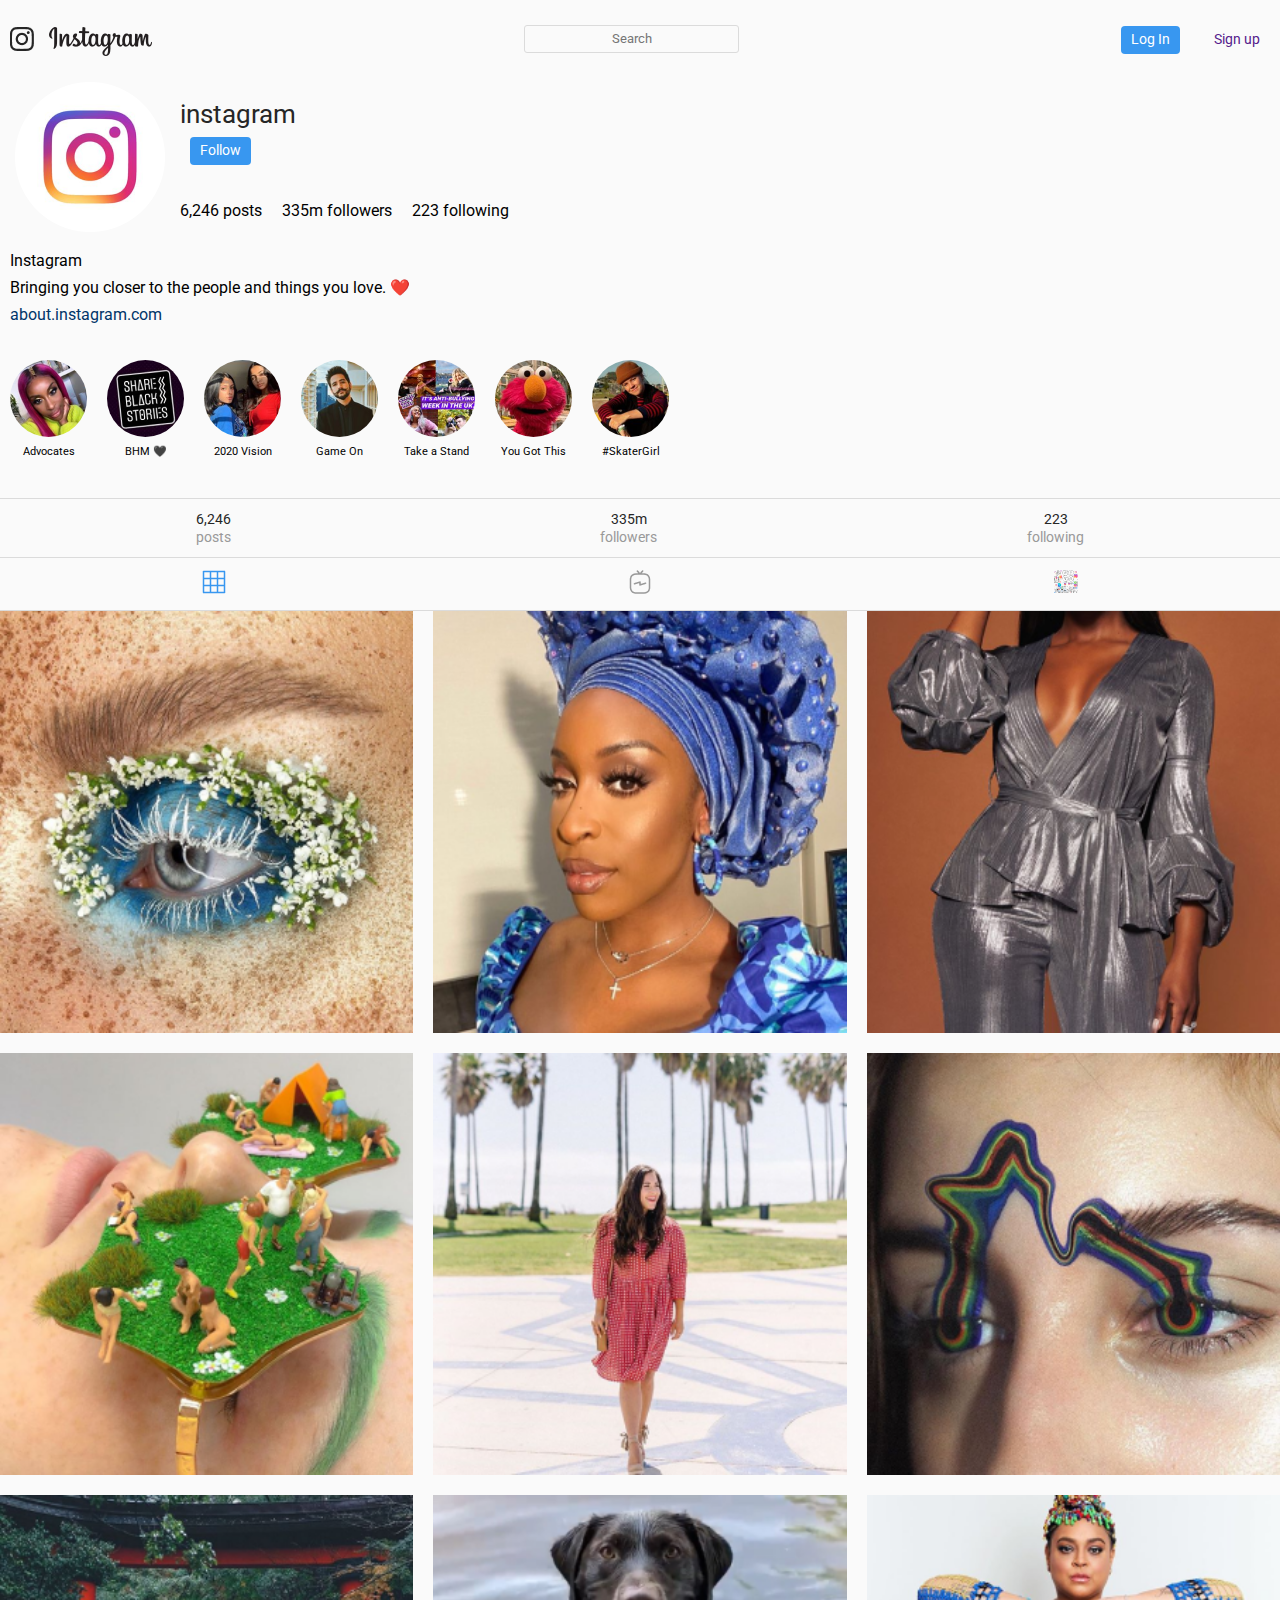
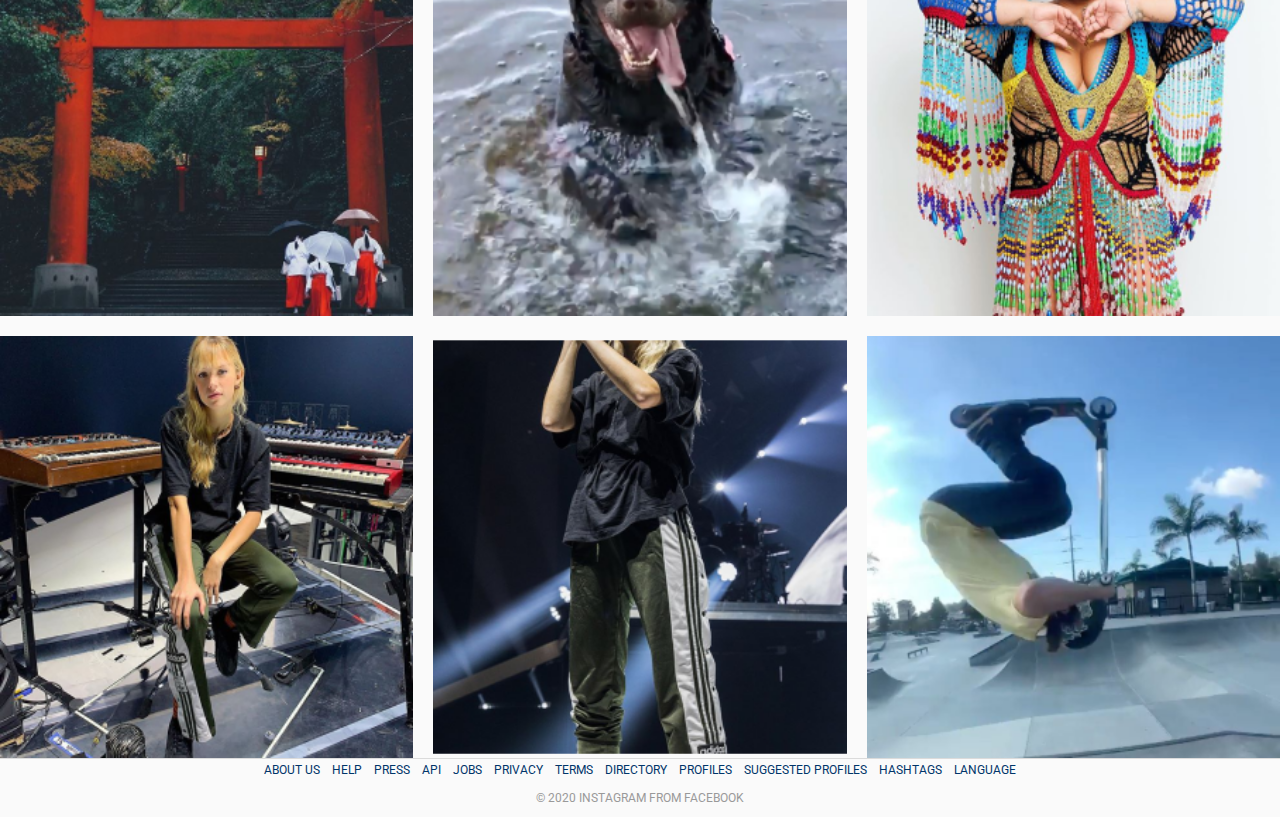
==== index.html @ cd90212b "brain = goo" ====
<!DOCTYPE html>
<html lang="en">
    <head>
        <meta charset="UTF-8">
        <meta name="viewport" content="width=device-width, initial-scale=1.0">
        <title>Instagram</title>
        <link href="https://fonts.googleapis.com/css?family=Roboto&display=swap" rel="stylesheet"/>
        <link rel="stylesheet" href="index.css">
    </head>
    <body>
        <nav class="main-nav">
            <div class="main-nav-logos">
                <img class="main-nav-logo-black-and-white" src="images/logo-black-and-white.png" alt="Instagram logo">
                <img class="main-nav-logo-words" src="images/logo-words.png" alt="Instagram logo">
            </div>
            <div class="nav-search">
              <input type="text" name="search" id="search" placeholder="Search" />
            </div>
            </div>
            <div class="main-nav-buttons">
                <a class="button-blue" href="">Log In</a>
                <a class="button-white" href="">Sign up</a>
            </div>
        </nav>
        <main>
            <div class="profile">
              <div class="profile-picture">
                <img src="images/logo-color.png" srcset="images/logo-color-big.png" alt="Profile picture"/>
              </div>
              <div class="profile-summary">
                <div>
                  <h1 class="profile-title">instagram</h1>
                  <a href="" class="button-blue">Follow</a>
                </div>
                <div class="profile-stats">
                  <p>6,246 posts</p>
                  <p>335m followers</p>
                  <p>223 following</p>
                </div>
              </div>
              <div class="profile-description">
                <p class="profile-description-text">Instagram</p>
                <p class="profile-description-text"> Bringing you closer to the people and things you love. ❤️</p>
                <a href="">about.instagram.com</a>
              </div>
            </div>
            <ul class="stories">
                <li class="story">
                  <img src="images/story-1.png" alt="" />
                  <span>Advocates</span>
                </li>
                <li class="story">
                  <img src="images/story-2.png" alt="" />
                  <span>BHM 🖤</span>
                </li>
                <li class="story">
                  <img src="images/story-3.png" alt="" />
                  <span>2020 Vision</span>
                </li>
                <li class="story">
                  <img src="images/story-4.png" alt="" />
                  <span>Game On</span>
                </li>
                <li class="story">
                  <img src="images/story-5.png" alt="" />
                  <span>Take a Stand</span>
                </li>
                <li class="story">
                  <img src="images/story-6.png" alt="" />
                  <span>You Got This</span>
                </li>
                <li class="story">
                  <img src="images/story-7.png" alt="" />
                  <span>#SkaterGirl</span>
                </li>
            </ul>
            <section class="stats">
              <div class="stats-posts">
                <div>6,246</div>
                <div>posts</div>
              </div>
              <div class="stats-followers">
                <div>335m</div>
                <div>followers</div>
              </div>
              <div class="stats-following">
                <div>223</div>
                <div>following</div>
              </div>
            </section>
            <section class="gadgets">
                <div class="gadgets-mini">
                  <img src="images/grid.png" alt="" />
                </div>
                <div class="gadgets-mini">
                  <img src="images/tv.png" alt="" />
                </div>
                <div class="gadgets-mini">
                  <img src="images/placeholder.png" alt="" />
                </div>
            </section>
            <section class="gallery">
              <div class="gallery-photo">
                <img src="images/img1.png" alt="" />
              </div>
              <div class="gallery-photo">
                <img src="images/img2.png" alt="" />
              </div>
              <div class="gallery-photo">
                <img src="images/img3.png" alt="" />
              </div>
              <div class="gallery-photo">
                <img src="images/img4.png" alt="" />
              </div>
              <div class="gallery-photo">
                <img src="images/img5.png" alt="" />
              </div>
              <div class="gallery-photo">
                <img src="images/img6.png" alt="" />
              </div>
              <div class="gallery-photo">
                <img src="images/img7.png" alt="" />
              </div>
              <div class="gallery-photo">
                <img src="images/img8.png" alt="" />
              </div>
              <div class="gallery-photo">
                <img src="images/img9.png" alt="" />
              </div>
              <div class="gallery-photo">
                <img src="images/img10.png" alt="" />
              </div>
              <div class="gallery-photo">
                <img src="images/img11.png" alt="" />
              </div>
              <div class="gallery-photo">
                <img src="images/img12.png" alt="" />
              </div>
            </section>
        </main>
        <footer>
            <div class="footer-links">
              <ul>
                <li class="footer-li"><a href="">ABOUT US</a></li>
                <li class="footer-li"><a href="">HELP</a></li>
                <li class="footer-li"><a href="">PRESS</a></li>
                <li class="footer-li"><a href="">API</a></li>
                <li class="footer-li"><a href="">JOBS</a></li>
                <li class="footer-li"><a href="">PRIVACY</a></li>
                <li class="footer-li"><a href="">TERMS</a></li>
                <li class="footer-li"><a href="">DIRECTORY</a></li>
                <li class="footer-li"><a href="">PROFILES</a></li>
                <li class="footer-li"><a href="">SUGGESTED PROFILES</a></li>
                <li class="footer-li"><a href="">HASHTAGS</a></li>
                <li class="footer-li"><a href="">LANGUAGE</a></li>
              </ul>
            </div>
            <div class="footer-copyright">
              <span>© 2020 Instagram from Facebook</span>
            </div>
        </footer>
    </body>
</html>
---- index.css ----
* {
  margin: 0;
  padding: 0;
  box-sizing: border-box;
  font-family: "Roboto";
}

body {
  background-color: #fafafa;
}

.main-nav {
    height: 77px;
    display: flex;
    justify-content: space-between;
    align-items: center;
}
.main-nav-logos {
    display: flex;
    align-items: center;
}
.main-nav-logo-black-and-white {
    margin-left: 10px;
}
.main-nav-logo-words {
    margin-left: 15px;
    margin-top: 5px;
}

#search {
  width: 215px;
  height: 28px;
  background: #fafafa;
  border: 1px solid #dbdbdb;
  box-sizing: border-box;
  border-radius: 3px;
  text-align: center;
  font-family: "Roboto";
  font-style: normal;
  font-weight: normal;
  font-size: 13px;
  line-height: 18px;
  display: none;
}

.button-white {
    text-decoration: none;
    margin: 10px 10px;
    padding: 5px 10px 7px 10px;
    font-size: 14px;
    border-radius: 4px;
}

.button-blue {
    text-decoration: none;
    margin: 10px 10px;
    padding: 5px 10px 7px 10px;
    font-size: 14px;
    border-radius: 4px;
    background-color: #3897f0;
    color: white;
}

.gadgets {
  display: flex;
  justify-content: space-around;
}
.gadgets div {
  margin: 12px auto;
}

.gallery {
  border-top: 1px solid #dbdbdb;
  border-bottom: 1px solid #dbdbdb;
  display: grid;
  width: 100%;
  grid-template-columns: 1fr 1fr 1fr;
  grid-template-rows: 1fr 1fr 1fr 1fr;
}

.gallery-photo {
  display: flex;
}

.gallery-photo img {
  width: 100%;
}
.stories {
  display: flex;
  overflow: scroll;
}
.story {
    list-style: none;
    text-align: center;
    display: flex;
    flex-direction: column;
    justify-content: space-between;
}
.story img {
  margin: auto 10px;
  margin-top: 10px;
  border-radius: 50%;
}
.story span {
  font-weight: normal;
  font-size: 11px;
  margin-top: 8px;
}

.stats {
  border-bottom: 1px solid #dbdbdb;
  border-top: 1px solid #dbdbdb;
  margin-top: 40px;
  padding: 11px;
  display: flex;
  justify-content: space-around;
}
.stats div {
  display: flex;
  flex-direction: column;
  justify-content: center;
  padding: 13px auto;
}
.stats div:first-child {
  font-weight: normal;
  font-size: 14px;
  line-height: 18px;
  text-align: center;
  color: #262626;
}
.stats div:last-child {
  font-weight: normal;
  font-size: 14px;
  line-height: 18px;
  text-align: center;
  color: #999999;
}

.footer-links ul {
  display: flex;
  flex-wrap: wrap;
  list-style: none;
  justify-content: center;
}

.footer-li a {
  text-decoration: none;
  font-weight: normal;
  font-size: 12px;
  line-height: 18px;
  margin: 7px 6px;
  text-transform: uppercase;
  color: #003569;
}

.footer-copyright {
  font-size: 12px;
  line-height: 18px;
  text-align: center;
  text-transform: uppercase;
  color: #999999;
  margin: 10px auto;
}

    .profile {
      display: flex;
      flex-wrap: wrap;
      align-items: stretch;
    }
    .profile-picture {
      margin: 5px 15px;
    }
    .profile-title  {
      font-weight: normal;
      color: #262626;
      font-size: 26px;
      line-height: 32px;
      margin-bottom: 10px;
    }
    .profile-summary {
        justify-self: flex-start;
        display: flex;
        flex-direction: column;
        align-items: flex-start;
        justify-content: center;
    }
    .profile-description-text {
      margin: 0 8px 8px 0;
    }
    .profile-description {
      display: block;
      margin: 10px 16px 26px 10px;
    }
    .profile-description a {
      text-decoration: none;
      color: #003569;
    }

@media screen and (max-width: 1023px) {
    .profile-stats {
        display: none;
    }
    .profile-summary {
        flex-basis: 50%;
    }
}

@media screen and (min-width: 1024px) {
    .gallery {
        gap: 20px;
    }
    #search {
        display: block;
    }
    .profile {
    }
    .profile-summary {
        flex-wrap: wrap;
        flex-direction: row;
        flex-grow: 2;
        justify-content: flex-start;
        align-items: center;
        width: 60%;
    }
    .profile-stats {
        display: flex;
        width: 100%;
    }
    .profile-stats p {
        margin-right: 20px;
    }
    .profile-picture img {
        content: url("images/logo-color-big.png");
    }
}
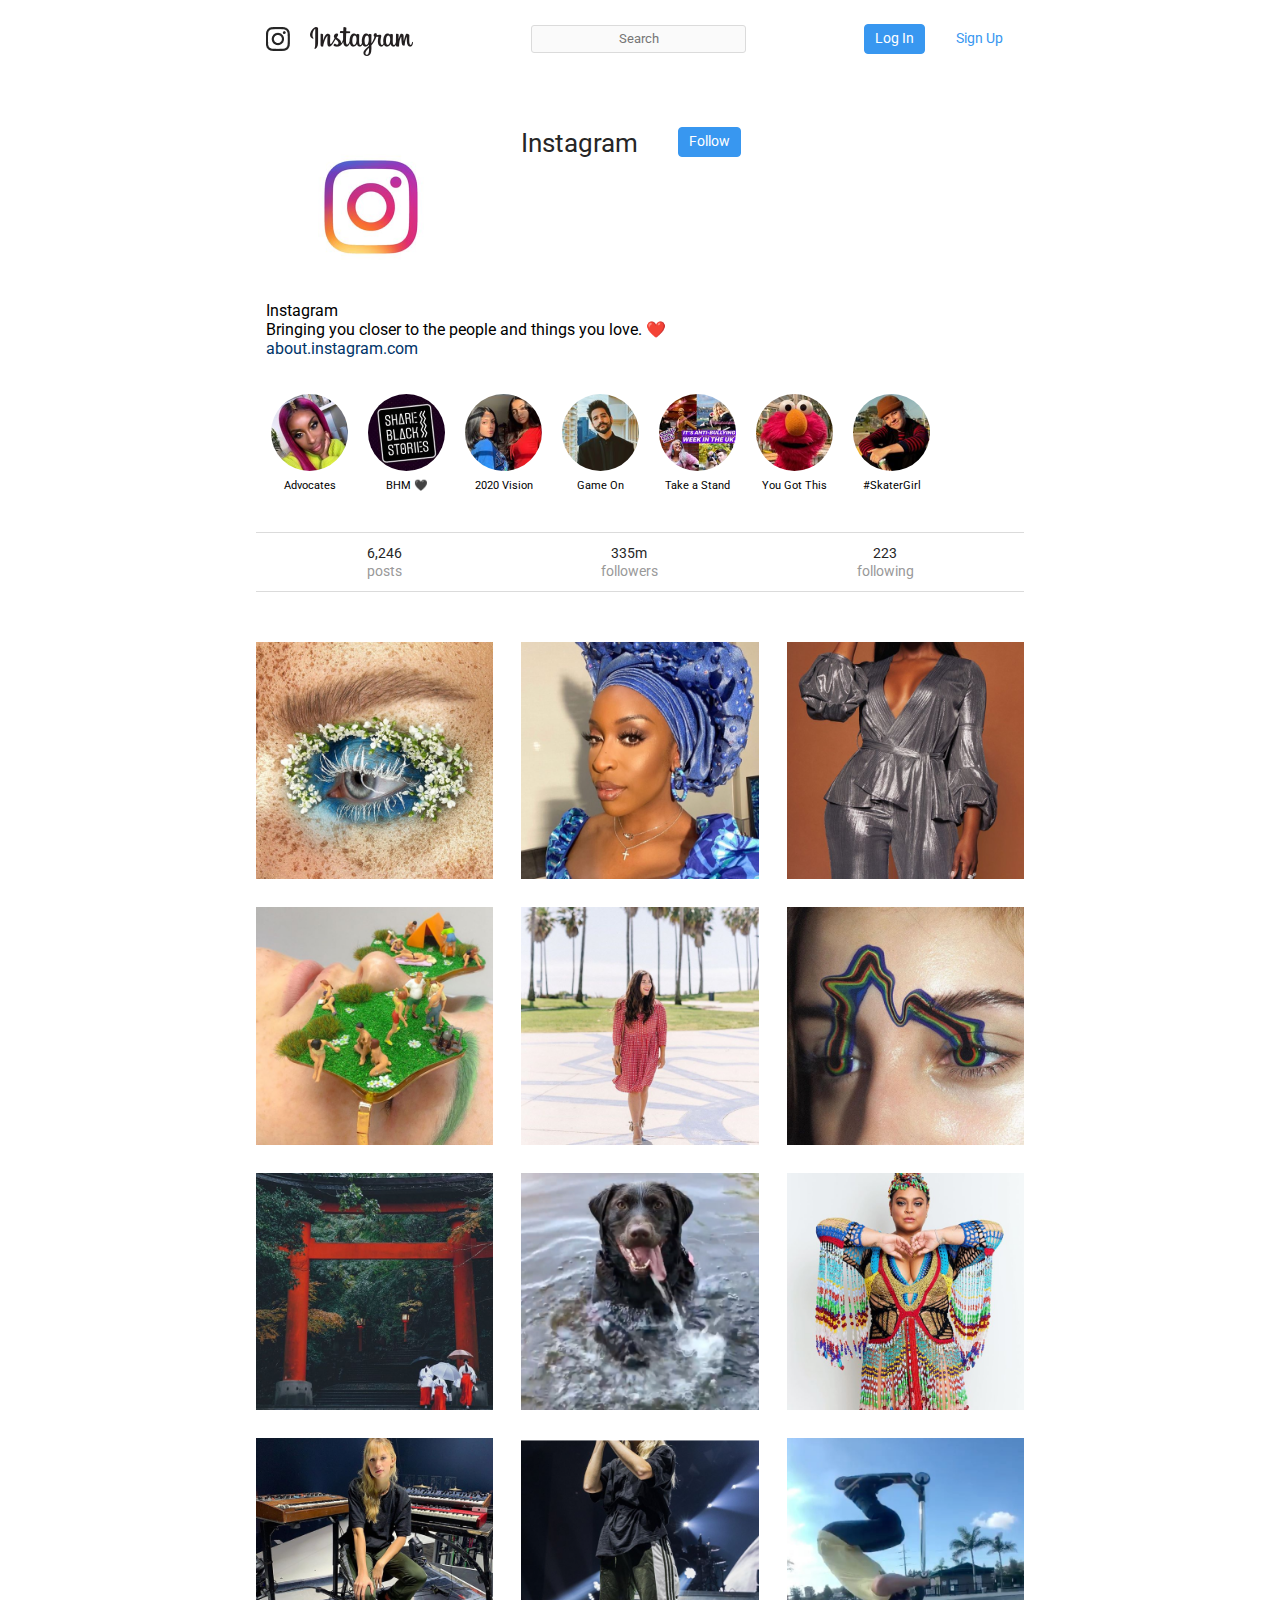
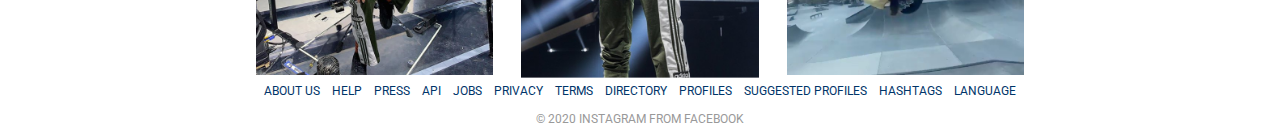
==== commit 0b8f1a7e: "join" ====
--- a/index.html
+++ b/index.html
@@ -6,137 +6,234 @@
         <title>Instagram</title>
         <link href="https://fonts.googleapis.com/css?family=Roboto&display=swap" rel="stylesheet"/>
         <link rel="stylesheet" href="index.css">
+
     </head>
     <body>
-        <nav class="main-nav">
-            <div class="main-nav-logos">
-                <img class="main-nav-logo-black-and-white" src="images/logo-black-and-white.png" alt="Instagram logo">
-                <img class="main-nav-logo-words" src="images/logo-words.png" alt="Instagram logo">
-            </div>
-            <div class="nav-search">
-              <input type="text" name="search" id="search" placeholder="Search" />
-            </div>
-            </div>
-            <div class="main-nav-buttons">
-                <a class="button-blue" href="">Log In</a>
-                <a class="button-white" href="">Sign up</a>
-            </div>
-        </nav>
-        <main>
-            <div class="profile">
-              <div class="profile-picture">
-                <img src="images/logo-color.png" srcset="images/logo-color-big.png" alt="Profile picture"/>
-              </div>
-              <div class="profile-summary">
-                <div>
-                  <h1 class="profile-title">instagram</h1>
-                  <a href="" class="button-blue">Follow</a>
-                </div>
-                <div class="profile-stats">
-                  <p>6,246 posts</p>
-                  <p>335m followers</p>
-                  <p>223 following</p>
-                </div>
-              </div>
-              <div class="profile-description">
-                <p class="profile-description-text">Instagram</p>
-                <p class="profile-description-text"> Bringing you closer to the people and things you love. ❤️</p>
-                <a href="">about.instagram.com</a>
-              </div>
-            </div>
-            <ul class="stories">
-                <li class="story">
-                  <img src="images/story-1.png" alt="" />
-                  <span>Advocates</span>
-                </li>
-                <li class="story">
-                  <img src="images/story-2.png" alt="" />
-                  <span>BHM 🖤</span>
-                </li>
-                <li class="story">
-                  <img src="images/story-3.png" alt="" />
-                  <span>2020 Vision</span>
-                </li>
-                <li class="story">
-                  <img src="images/story-4.png" alt="" />
-                  <span>Game On</span>
-                </li>
-                <li class="story">
-                  <img src="images/story-5.png" alt="" />
-                  <span>Take a Stand</span>
-                </li>
-                <li class="story">
-                  <img src="images/story-6.png" alt="" />
-                  <span>You Got This</span>
-                </li>
-                <li class="story">
-                  <img src="images/story-7.png" alt="" />
-                  <span>#SkaterGirl</span>
-                </li>
+      <nav class="insta-nav">
+        <div class="main-nav">
+          <div class="nav-logo">
+            <img src="images/logo-black-and-white.png" alt="Instagram" />
+            <img src="images/logo-words.png" alt="Instagram" />
+          </div>
+          <div class="nav-search">
+            <input type="text" name="search" id="search" placeholder="Search" />
+          </div>
+          <div class="nav-buttons">
+            <a class="button-blue" href="">Log In</a>
+            <a class="button-white" href="">Sign Up</a>
+          </div>
+        </div>
+      </nav>
+      <main class="instagram">
+        <header class="insta-header">
+          <div class="profile">
+            <div class="profile1">
+              <img src="images/logo-color.png" srcset="images/logo-color-big.png" alt="Instagram"/>
+            </div>
+            <div class="profile-2">
+              <h1>Instagram</h1>
+              <a href="" class="button-blue">Follow</a>
+            </div>
+          </div>
+          <div class="description">
+            <p class="description-text">Instagram</p>
+            <p class="description-text">
+              Bringing you closer to the people and things you love. ❤️
+            </p>
+            <a href="">about.instagram.com</a>
+          </div>
+          <div class="stories">
+            <ul>
+              <li class="stories-li">
+                <img src="images/story-1.png" alt="" />
+                <span>Advocates</span>
+              </li>
+              <li class="stories-li">
+                <img src="images/story-2.png" alt="" />
+                <span>BHM 🖤</span>
+              </li>
+              <li class="stories-li">
+                <img src="images/story-3.png" alt="" />
+                <span>2020 Vision</span>
+              </li>
+              <li class="stories-li">
+                <img src="images/story-4.png" alt="" />
+                <span>Game On</span>
+              </li>
+              <li class="stories-li">
+                <img src="images/story-5.png" alt="" />
+                <span>Take a Stand</span>
+              </li>
+              <li class="stories-li">
+                <img src="images/story-6.png" alt="" />
+                <span>You Got This</span>
+              </li>
+              <li class="stories-li">
+                <img src="images/story-7.png" alt="" />
+                <span>#SkaterGirl</span>
+              </li>
             </ul>
-            <section class="stats">
-              <div class="stats-posts">
-                <div>6,246</div>
-                <div>posts</div>
-              </div>
-              <div class="stats-followers">
-                <div>335m</div>
-                <div>followers</div>
-              </div>
-              <div class="stats-following">
-                <div>223</div>
-                <div>following</div>
-              </div>
-            </section>
-            <section class="gadgets">
-                <div class="gadgets-mini">
-                  <img src="images/grid.png" alt="" />
-                </div>
-                <div class="gadgets-mini">
-                  <img src="images/tv.png" alt="" />
-                </div>
-                <div class="gadgets-mini">
-                  <img src="images/placeholder.png" alt="" />
-                </div>
-            </section>
-            <section class="gallery">
-              <div class="gallery-photo">
-                <img src="images/img1.png" alt="" />
-              </div>
-              <div class="gallery-photo">
-                <img src="images/img2.png" alt="" />
-              </div>
-              <div class="gallery-photo">
-                <img src="images/img3.png" alt="" />
-              </div>
-              <div class="gallery-photo">
-                <img src="images/img4.png" alt="" />
-              </div>
-              <div class="gallery-photo">
-                <img src="images/img5.png" alt="" />
-              </div>
-              <div class="gallery-photo">
-                <img src="images/img6.png" alt="" />
-              </div>
-              <div class="gallery-photo">
-                <img src="images/img7.png" alt="" />
-              </div>
-              <div class="gallery-photo">
-                <img src="images/img8.png" alt="" />
-              </div>
-              <div class="gallery-photo">
-                <img src="images/img9.png" alt="" />
-              </div>
-              <div class="gallery-photo">
-                <img src="images/img10.png" alt="" />
-              </div>
-              <div class="gallery-photo">
-                <img src="images/img11.png" alt="" />
-              </div>
-              <div class="gallery-photo">
-                <img src="images/img12.png" alt="" />
-              </div>
-            </section>
+          </div>
+          <div class="numbers">
+            <div class="numbers-posts">
+              <span>6,246</span>
+              <span>posts</span>
+            </div>
+            <div class="numbers-followers">
+              <span>335m</span>
+              <span>followers</span>
+            </div>
+            <div class="numbers-following">
+              <span>223</span>
+              <span>following</span>
+            </div>
+          </div>
+        </header>
+        <section class="gadgets">
+          <div class="gadgets-mini">
+            <img src="images/Vector.png" alt="" />
+          </div>
+          <div class="gadgets-mini">
+            <img src="images/Vector (1).png" alt="" />
+          </div>
+          <div class="gadgets-mini">
+            <img src="images/Rectangle.png" alt="" />
+          </div>
+        </section>
+        <section class="post-list">
+              <a href="" class="post">
+                  <figure class="post-img">
+                      <img src="images/img1.png" alt="">
+                  </figure>
+                  <div class="post-overlay">
+                      <p>
+                          <span class="post-likes"><i class="fas fa-heart"></i> 500</span>
+                          <span class="post-comments"><i class="fas fa-comment"></i> 2000</span>
+                      </p>
+                  </div>
+              </a>
+              <a href="" class="post">
+                  <figure class="post-img">
+                      <img src="images/img2.png" alt="">
+                  </figure>
+                  <div class="post-overlay">
+                      <p>
+                          <span class="post-likes"><i class="fas fa-heart"></i> 500</span>
+                          <span class="post-comments"><i class="fas fa-comment"></i> 2000</span>
+                      </p>
+                  </div>
+              </a>
+              <a href="" class="post">
+                  <figure class="post-img">
+                      <img src="images/img3.png" alt="">
+                  </figure>
+                  <div class="post-overlay">
+                      <p>
+                          <span class="post-likes"><i class="fas fa-heart"></i> 500</span>
+                          <span class="post-comments"><i class="fas fa-comment"></i> 2000</span>
+                      </p>
+                  </div>
+              </a>
+              <a href="" class="post">
+                  <figure class="post-img">
+                      <img src="images/img4.png" alt="">
+                  </figure>
+                  <div class="post-overlay">
+                      <p>
+                          <span class="post-likes"><i class="fas fa-heart"></i> 500</span>
+                          <span class="post-comments"><i class="fas fa-comment"></i> 2000</span>
+                      </p>
+                  </div>
+              </a>
+              <a href="" class="post">
+                  <figure class="post-img">
+                      <img src="images/img5.png" alt="">
+                  </figure>
+                  <div class="post-overlay">
+                      <p>
+                          <span class="post-likes"><i class="fas fa-heart"></i> 500</span>
+                          <span class="post-comments"><i class="fas fa-comment"></i> 2000</span>
+                      </p>
+                  </div>
+              </a>
+              <a href="" class="post">
+                  <figure class="post-img">
+                      <img src="images/img6.png" alt="">
+                  </figure>
+                  <div class="post-overlay">
+                      <p>
+                          <span class="post-likes"><i class="fas fa-heart"></i> 500</span>
+                          <span class="post-comments"><i class="fas fa-comment"></i> 2000</span>
+                      </p>
+                  </div>
+              </a>
+              <a href="" class="post">
+                  <figure class="post-img">
+                      <img src="images/img7.png" alt="">
+                  </figure>
+                  <div class="post-overlay">
+                      <p>
+                          <span class="post-likes"><i class="fas fa-heart"></i> 500</span>
+                          <span class="post-comments"><i class="fas fa-comment"></i> 2000</span>
+                      </p>
+                  </div>
+              </a>
+              <a href="" class="post">
+                  <figure class="post-img">
+                      <img src="images/img8.png" alt="">
+                  </figure>
+                  <div class="post-overlay">
+                      <p>
+                          <span class="post-likes"><i class="fas fa-heart"></i> 500</span>
+                          <span class="post-comments"><i class="fas fa-comment"></i> 2000</span>
+                      </p>
+                  </div>
+              </a>
+              <a href="" class="post">
+                  <figure class="post-img">
+                      <img src="images/img9.png" alt="">
+                  </figure>
+                  <div class="post-overlay">
+                      <p>
+                          <span class="post-likes"><i class="fas fa-heart"></i> 500</span>
+                          <span class="post-comments"><i class="fas fa-comment"></i> 2000</span>
+                      </p>
+                  </div>
+              </a>
+              <a href="" class="post">
+                  <figure class="post-img">
+                      <img src="images/img10.png" alt="">
+                  </figure>
+                  <div class="post-overlay">
+                      <p>
+                          <span class="post-likes"><i class="fas fa-heart"></i> 500</span>
+                          <span class="post-comments"><i class="fas fa-comment"></i> 2000</span>
+                      </p>
+                  </div>
+              </a>
+              <a href="" class="post">
+                  <figure class="post-img">
+                      <img src="images/img11.png" alt="">
+                  </figure>
+                  <div class="post-overlay">
+                      <p>
+                          <span class="post-likes"><i class="fas fa-heart"></i> 500</span>
+                          <span class="post-comments"><i class="fas fa-comment"></i> 2000</span>
+                      </p>
+                  </div>
+              </a>
+              <a href="" class="post">
+                  <figure class="post-img">
+                      <img src="images/img12.png" alt="">
+                  </figure>
+                  <div class="post-overlay">
+                      <p>
+                          <span class="post-likes"><i class="fas fa-heart"></i> 500</span>
+                          <span class="post-comments"><i class="fas fa-comment"></i> 2000</span>
+                      </p>
+                  </div>
+              </a>
+        </section>
         </main>
         <footer>
             <div class="footer-links">
--- a/index.css
+++ b/index.css
@@ -2,31 +2,31 @@
   margin: 0;
   padding: 0;
   box-sizing: border-box;
-  font-family: "Roboto";
-}
-
-body {
-  background-color: #fafafa;
-}
-
+  font-family: "Roboto", sans-serif;
+}
+
+/*      NAV       */
+.insta-nav {
+  background-color: #fff;
+}
 .main-nav {
-    height: 77px;
-    display: flex;
-    justify-content: space-between;
-    align-items: center;
-}
-.main-nav-logos {
-    display: flex;
-    align-items: center;
-}
-.main-nav-logo-black-and-white {
-    margin-left: 10px;
-}
-.main-nav-logo-words {
-    margin-left: 15px;
-    margin-top: 5px;
-}
-
+  display: flex;
+  align-items: center;
+  justify-content: space-between;
+  height: 77px;
+}
+.nav-logo,
+.nav-buttons {
+  display: flex;
+  align-items: center;
+}
+.nav-logo img {
+  margin: 15px 10px;
+}
+.nav-logo img:last-child {
+  margin: 15px 10px;
+  margin-top: 20px;
+}
 #search {
   width: 215px;
   height: 28px;
@@ -42,99 +42,188 @@
   line-height: 18px;
   display: none;
 }
-
+.button-blue,
 .button-white {
-    text-decoration: none;
-    margin: 10px 10px;
-    padding: 5px 10px 7px 10px;
-    font-size: 14px;
-    border-radius: 4px;
-}
-
+  margin: 10px 10px;
+  text-decoration: none;
+  padding: 5px 10px 7px 10px;
+  color: #ffffff;
+  font-size: 14px;
+  border-radius: 4px;
+}
 .button-blue {
-    text-decoration: none;
-    margin: 10px 10px;
-    padding: 5px 10px 7px 10px;
-    font-size: 14px;
-    border-radius: 4px;
-    background-color: #3897f0;
-    color: white;
-}
-
-.gadgets {
-  display: flex;
-  justify-content: space-around;
-}
-.gadgets div {
-  margin: 12px auto;
-}
-
-.gallery {
-  border-top: 1px solid #dbdbdb;
-  border-bottom: 1px solid #dbdbdb;
-  display: grid;
-  width: 100%;
-  grid-template-columns: 1fr 1fr 1fr;
-  grid-template-rows: 1fr 1fr 1fr 1fr;
-}
-
-.gallery-photo {
-  display: flex;
-}
-
-.gallery-photo img {
-  width: 100%;
-}
-.stories {
-  display: flex;
+  background: #3897f0;
+  border: 1px solid #3897f0;
+}
+.button-white {
+  border: 1px solid #ffffff;
+  background: #ffffffff;
+  color: #3897f0;
+}
+/*      PROFILE       */
+.profile {
+  display: flex;
+  align-items: stretch;
+}
+.profile1 {
+  margin: 5px 15px;
+}
+
+.profile-2 h1 {
+  font-weight: normal;
+  color: #262626;
+  font-size: 26px;
+  line-height: 32px;
+  margin-bottom: 10px;
+}
+.profile-2 a {
+  margin: 0 0 8px 0;
+}
+@media screen and (max-width:425px){
+  .profile1 img{
+    height: 100px;
+  }
+  .profile1{
+    margin-top: -12px;
+  }
+}
+
+/*       DESCRIPTION       */
+
+.description {
+  margin: 10px 16px 26px 10px;
+}
+
+.description a {
+  text-decoration: none;
+  color: #003569;
+}
+
+/*       STORIES       */
+
+.stories ul {
+  margin-left: 5px;
+  display: flex;
+  list-style: none;
   overflow: scroll;
 }
-.story {
-    list-style: none;
-    text-align: center;
-    display: flex;
-    flex-direction: column;
-    justify-content: space-between;
-}
-.story img {
+.stories ul::-webkit-scrollbar {
+  display: none;
+}
+.stories-li {
+  text-align: center;
+  display: flex;
+  flex-direction: column;
+  justify-content: space-between;
+}
+.stories-li img {
   margin: auto 10px;
   margin-top: 10px;
   border-radius: 50%;
 }
-.story span {
+.stories-li span {
   font-weight: normal;
   font-size: 11px;
   margin-top: 8px;
 }
 
-.stats {
+/*       NUMBERS       */
+
+.numbers {
+  margin-top: 40px;
+  padding: 11px;
   border-bottom: 1px solid #dbdbdb;
   border-top: 1px solid #dbdbdb;
-  margin-top: 40px;
-  padding: 11px;
   display: flex;
   justify-content: space-around;
 }
-.stats div {
-  display: flex;
-  flex-direction: column;
+.numbers span {
+  display: flex;
   justify-content: center;
   padding: 13px auto;
 }
-.stats div:first-child {
+.numbers span:first-child {
   font-weight: normal;
   font-size: 14px;
   line-height: 18px;
   text-align: center;
   color: #262626;
 }
-.stats div:last-child {
+.numbers span:last-child {
   font-weight: normal;
   font-size: 14px;
   line-height: 18px;
   text-align: center;
   color: #999999;
 }
+/* GADGETS */
+.gadgets {
+  display: flex;
+  justify-content: space-around;
+  border-bottom: 1px solid #dbdbdb;
+}
+.gadgets div {
+  margin: 12px auto;
+}
+/* POST */
+
+.post-list{
+  display: grid;
+  grid-template-columns: repeat(3, minmax(100px,293px));
+  justify-content: center;
+  grid-gap: 28px;
+
+}
+.post{
+  cursor: pointer;
+  position: relative;
+  display: block;
+
+}
+.post-img{
+  margin: 0;
+}
+.love{
+  color: #ffffff;
+  width: 25px;
+}
+.post-img img{
+  width: 100%;
+  vertical-align: top;
+}
+.post-overlay{
+  background: rgba(0,0,0, .4);
+  position: absolute;
+  left: 0;
+  right: 0;
+  bottom: 0;
+  top: 0;
+  display: none;
+  align-items: center;
+  justify-content: center;
+  color: #ffffff;
+  text-align: center;
+}
+.post:hover .post-overlay{
+  display: flex;
+}
+
+.post-likes, .post-comments{
+  width: 80px;
+  margin: 5px;
+  font-weight: bold;
+  display: inline-block;
+}
+@media screen and (max-width:768px){
+  .post-list{
+      grid-gap: 3px;
+  }
+  .logo img{
+      height: 20px;
+  }
+}
+
+/* FOOTER */
 
 .footer-links ul {
   display: flex;
@@ -162,74 +251,68 @@
   margin: 10px auto;
 }
 
-    .profile {
-      display: flex;
-      flex-wrap: wrap;
-      align-items: stretch;
-    }
-    .profile-picture {
-      margin: 5px 15px;
-    }
-    .profile-title  {
-      font-weight: normal;
-      color: #262626;
-      font-size: 26px;
-      line-height: 32px;
-      margin-bottom: 10px;
-    }
-    .profile-summary {
-        justify-self: flex-start;
-        display: flex;
-        flex-direction: column;
-        align-items: flex-start;
-        justify-content: center;
-    }
-    .profile-description-text {
-      margin: 0 8px 8px 0;
-    }
-    .profile-description {
-      display: block;
-      margin: 10px 16px 26px 10px;
-    }
-    .profile-description a {
-      text-decoration: none;
-      color: #003569;
-    }
-
-@media screen and (max-width: 1023px) {
-    .profile-stats {
-        display: none;
-    }
-    .profile-summary {
-        flex-basis: 50%;
-    }
-}
-
-@media screen and (min-width: 1024px) {
-    .gallery {
-        gap: 20px;
-    }
-    #search {
-        display: block;
-    }
-    .profile {
-    }
-    .profile-summary {
-        flex-wrap: wrap;
-        flex-direction: row;
-        flex-grow: 2;
-        justify-content: flex-start;
-        align-items: center;
-        width: 60%;
-    }
-    .profile-stats {
-        display: flex;
-        width: 100%;
-    }
-    .profile-stats p {
-        margin-right: 20px;
-    }
-    .profile-picture img {
-        content: url("images/logo-color-big.png");
-    }
+/*                 DESKTOP         */
+
+@media (min-width: 1024px) {
+  .instagram {
+    width: 60%;
+    margin: 0 auto;
+  }
+
+  #search {
+    display: inline-block;
+  }
+  .insta-nav {
+    background-color: #ffffff;
+  }
+  .main-nav {
+    width: 60%;
+    margin: 0 auto;
+  }
+  .gadgets {
+    display: none;
+  }
+  .insta-header {
+    margin: 50px auto;
+    display: grid;
+    grid-template-rows: repeat(4, auto);
+  }
+  .profile {
+    grid-area: "profile";
+  }
+  .description {
+    grid-area: "description";
+  }
+  .stories {
+    grid-area: "stories";
+  }
+  .numbers {
+    grid-area: "numbers";
+  }
+  .profile1 {
+    margin-left: 40px;
+    width: 150px;
+  }
+  .profile1 img {
+    width: 150px;
+  }
+
+  .profile-2 {
+    display: flex;
+    align-items: flex-start;
+    margin-left: 60px;
+  }
+  .profile-2 > .button-blue {
+    margin-left: 40px;
+  }
+}
+@media screen and (max-width: 320px){
+  .button-blue{
+    width: 70px;
+    margin-right: 0px;
+  }
+  .button-white{
+    width: 80px;
+    margin-left: 0px;
+  }
 }